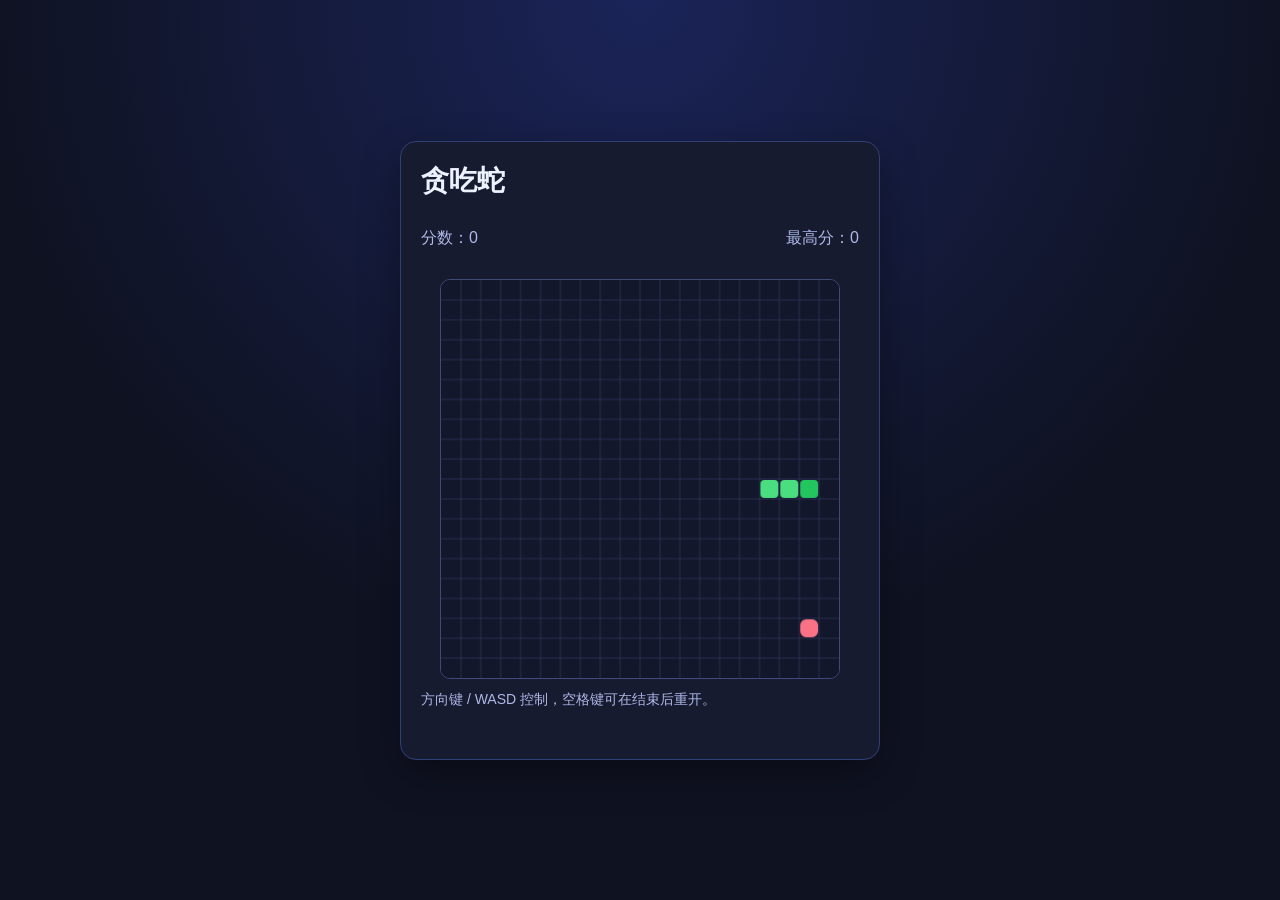
==== demo/index.html @ ba925946 "feat: add snake game demo" ====
<!doctype html>
<html lang="zh-CN">
  <head>
    <meta charset="UTF-8" />
    <meta name="viewport" content="width=device-width, initial-scale=1.0" />
    <title>贪吃蛇</title>
    <link rel="stylesheet" href="./style.css" />
  </head>
  <body>
    <main class="app">
      <h1>贪吃蛇</h1>
      <section class="panel">
        <p>分数：<span id="score">0</span></p>
        <p>最高分：<span id="best">0</span></p>
      </section>
      <canvas id="game" width="400" height="400" aria-label="贪吃蛇游戏画布"></canvas>
      <p class="tips">方向键 / WASD 控制，空格键可在结束后重开。</p>
      <p id="status" class="status"></p>
    </main>

    <script src="./script.js"></script>
  </body>
</html>
---- demo/style.css ----
:root {
  --bg: #0f1221;
  --card: #1a1f36;
  --text: #eef2ff;
  --muted: #aeb8e6;
  --snake: #4ade80;
  --food: #fb7185;
  --grid: #2b3150;
}

* {
  box-sizing: border-box;
}

body {
  margin: 0;
  min-height: 100vh;
  display: grid;
  place-items: center;
  background: radial-gradient(circle at top, #1a2458 0%, var(--bg) 60%);
  color: var(--text);
  font-family: "PingFang SC", "Noto Sans SC", "Microsoft YaHei", sans-serif;
}

.app {
  width: min(92vw, 480px);
  background: color-mix(in srgb, var(--card) 88%, black);
  border: 1px solid #334075;
  border-radius: 16px;
  padding: 20px;
  box-shadow: 0 14px 40px rgb(0 0 0 / 32%);
}

h1 {
  margin: 0 0 12px;
  font-size: 28px;
}

.panel {
  display: flex;
  justify-content: space-between;
  margin-bottom: 14px;
  color: var(--muted);
}

#game {
  width: 100%;
  max-width: 400px;
  border: 1px solid #3f4a7a;
  border-radius: 10px;
  background: #12172b;
  display: block;
  margin: 0 auto;
}

.tips {
  margin: 12px 0 0;
  color: var(--muted);
  font-size: 14px;
}

.status {
  min-height: 22px;
  margin: 8px 0 0;
  color: #fcd34d;
  font-weight: 600;
}
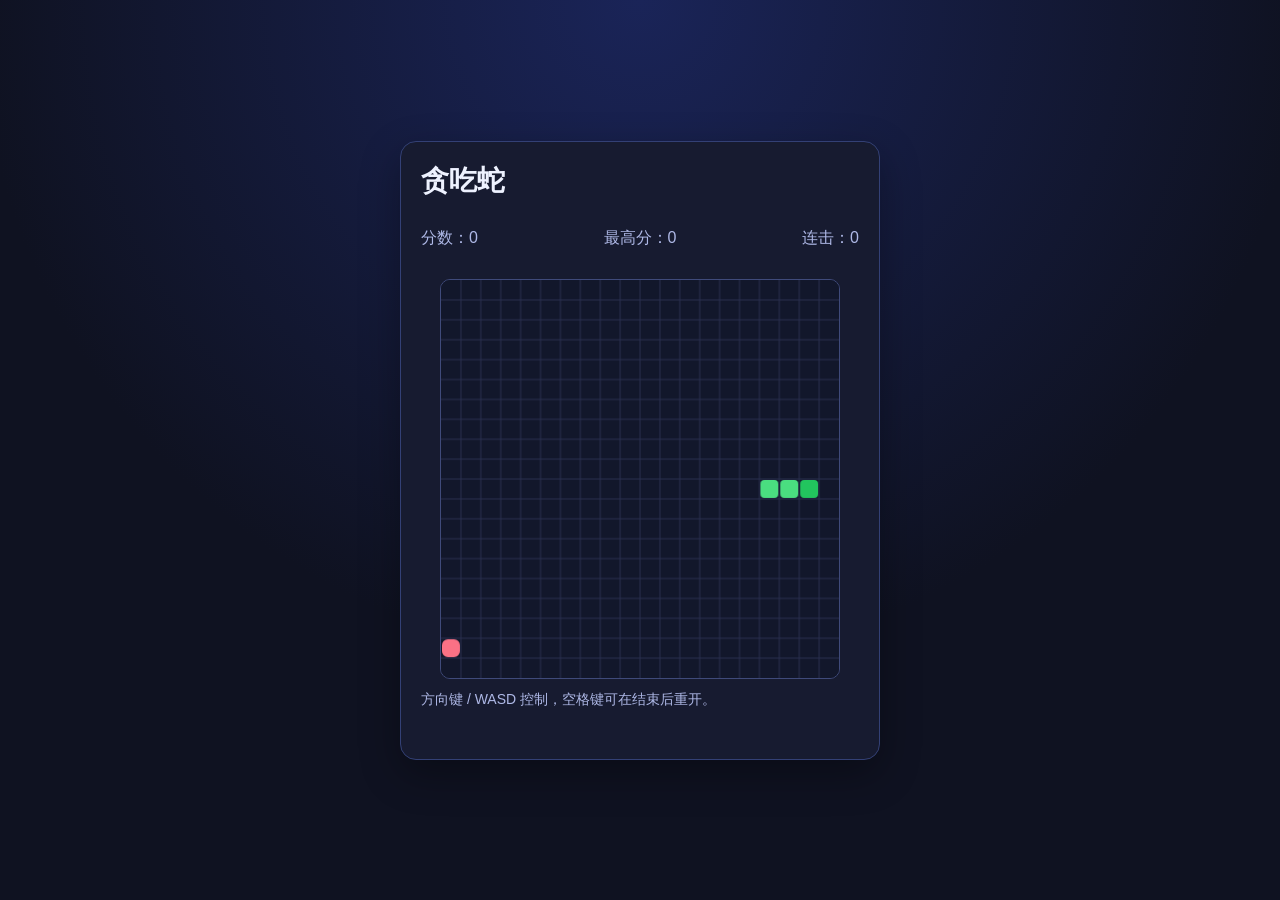
==== commit c60e59b9: "Add snake game demo with audio effects and README" ====
--- a/demo/index.html
+++ b/demo/index.html
@@ -12,6 +12,7 @@
       <section class="panel">
         <p>分数：<span id="score">0</span></p>
         <p>最高分：<span id="best">0</span></p>
+        <p>连击：<span id="combo">0</span></p>
       </section>
       <canvas id="game" width="400" height="400" aria-label="贪吃蛇游戏画布"></canvas>
       <p class="tips">方向键 / WASD 控制，空格键可在结束后重开。</p>
--- a/demo/style.css
+++ b/demo/style.css
@@ -39,6 +39,8 @@
 .panel {
   display: flex;
   justify-content: space-between;
+  gap: 12px;
+  flex-wrap: wrap;
   margin-bottom: 14px;
   color: var(--muted);
 }
@@ -65,3 +67,63 @@
   color: #fcd34d;
   font-weight: 600;
 }
+
+.app.combo-pop {
+  animation: combo-pop 260ms ease-out;
+}
+
+.app.best-glow {
+  animation: best-glow 620ms ease-out;
+}
+
+.app.game-over-hit {
+  animation: game-over-hit 420ms ease-out;
+}
+
+@keyframes combo-pop {
+  0% {
+    transform: scale(1);
+  }
+  35% {
+    transform: scale(1.015);
+  }
+  100% {
+    transform: scale(1);
+  }
+}
+
+@keyframes best-glow {
+  0% {
+    box-shadow: 0 14px 40px rgb(0 0 0 / 32%);
+  }
+  45% {
+    box-shadow: 0 0 0 2px rgb(250 204 21 / 55%), 0 0 30px rgb(250 204 21 / 45%);
+  }
+  100% {
+    box-shadow: 0 14px 40px rgb(0 0 0 / 32%);
+  }
+}
+
+@keyframes game-over-hit {
+  0% {
+    transform: translateX(0);
+    filter: none;
+  }
+  20% {
+    transform: translateX(-4px);
+    filter: saturate(1.1);
+  }
+  40% {
+    transform: translateX(4px);
+  }
+  60% {
+    transform: translateX(-3px);
+  }
+  80% {
+    transform: translateX(2px);
+  }
+  100% {
+    transform: translateX(0);
+    filter: none;
+  }
+}
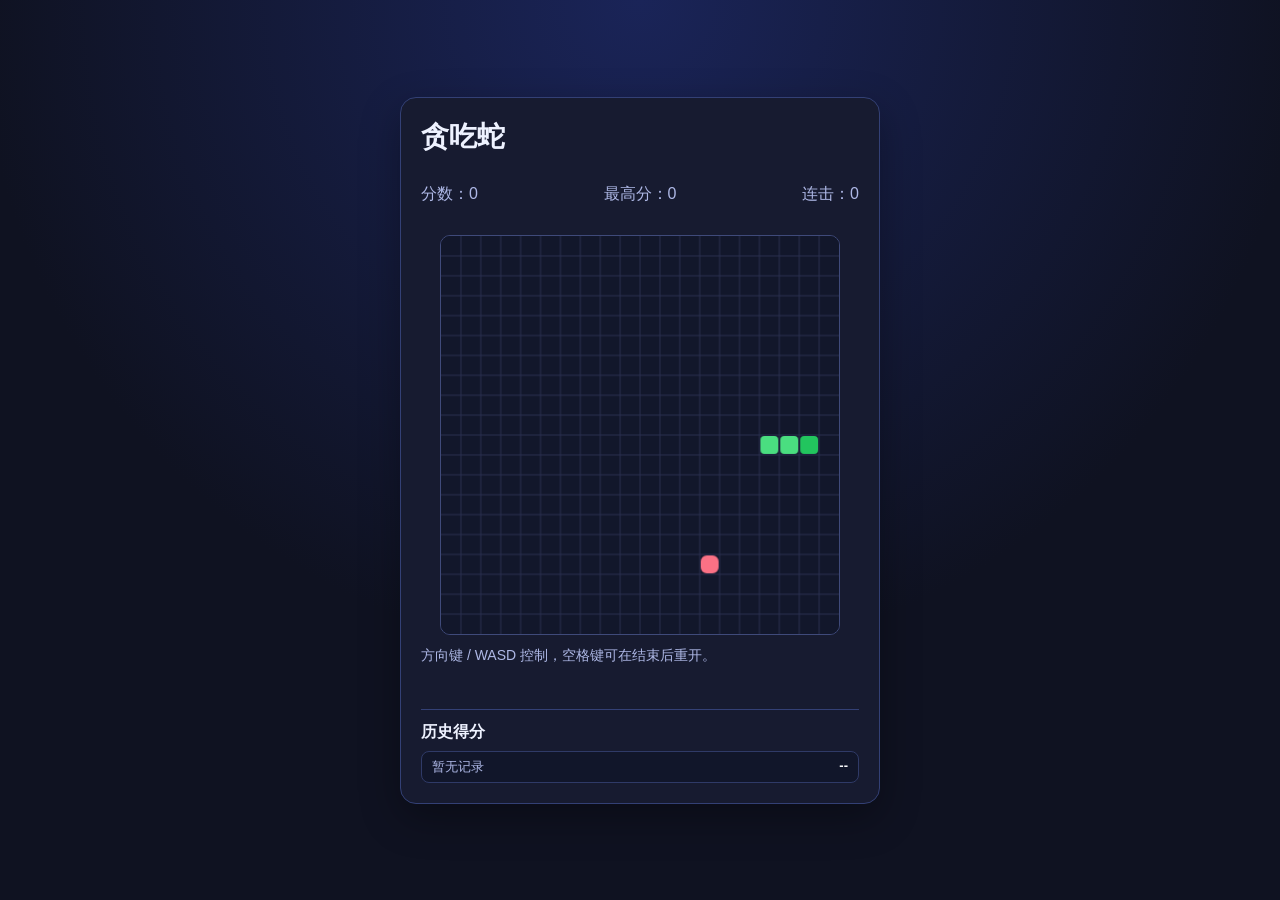
==== commit d8546bad: "Add persistent score history panel for completed snake games" ====
--- a/demo/index.html
+++ b/demo/index.html
@@ -17,6 +17,10 @@
       <canvas id="game" width="400" height="400" aria-label="贪吃蛇游戏画布"></canvas>
       <p class="tips">方向键 / WASD 控制，空格键可在结束后重开。</p>
       <p id="status" class="status"></p>
+      <section class="history">
+        <h2>历史得分</h2>
+        <ul id="score-history" class="history-list"></ul>
+      </section>
     </main>
 
     <script src="./script.js"></script>
--- a/demo/style.css
+++ b/demo/style.css
@@ -68,6 +68,43 @@
   font-weight: 600;
 }
 
+.history {
+  margin-top: 14px;
+  border-top: 1px solid #334075;
+  padding-top: 12px;
+}
+
+.history h2 {
+  margin: 0 0 8px;
+  font-size: 16px;
+  color: var(--text);
+}
+
+.history-list {
+  list-style: none;
+  padding: 0;
+  margin: 0;
+  display: grid;
+  gap: 6px;
+}
+
+.history-item {
+  display: flex;
+  justify-content: space-between;
+  gap: 8px;
+  font-size: 13px;
+  color: var(--muted);
+  border: 1px solid #2f3a67;
+  border-radius: 8px;
+  padding: 6px 10px;
+  background: rgb(15 20 39 / 65%);
+}
+
+.history-score {
+  color: #f8fafc;
+  font-weight: 700;
+}
+
 .app.combo-pop {
   animation: combo-pop 260ms ease-out;
 }
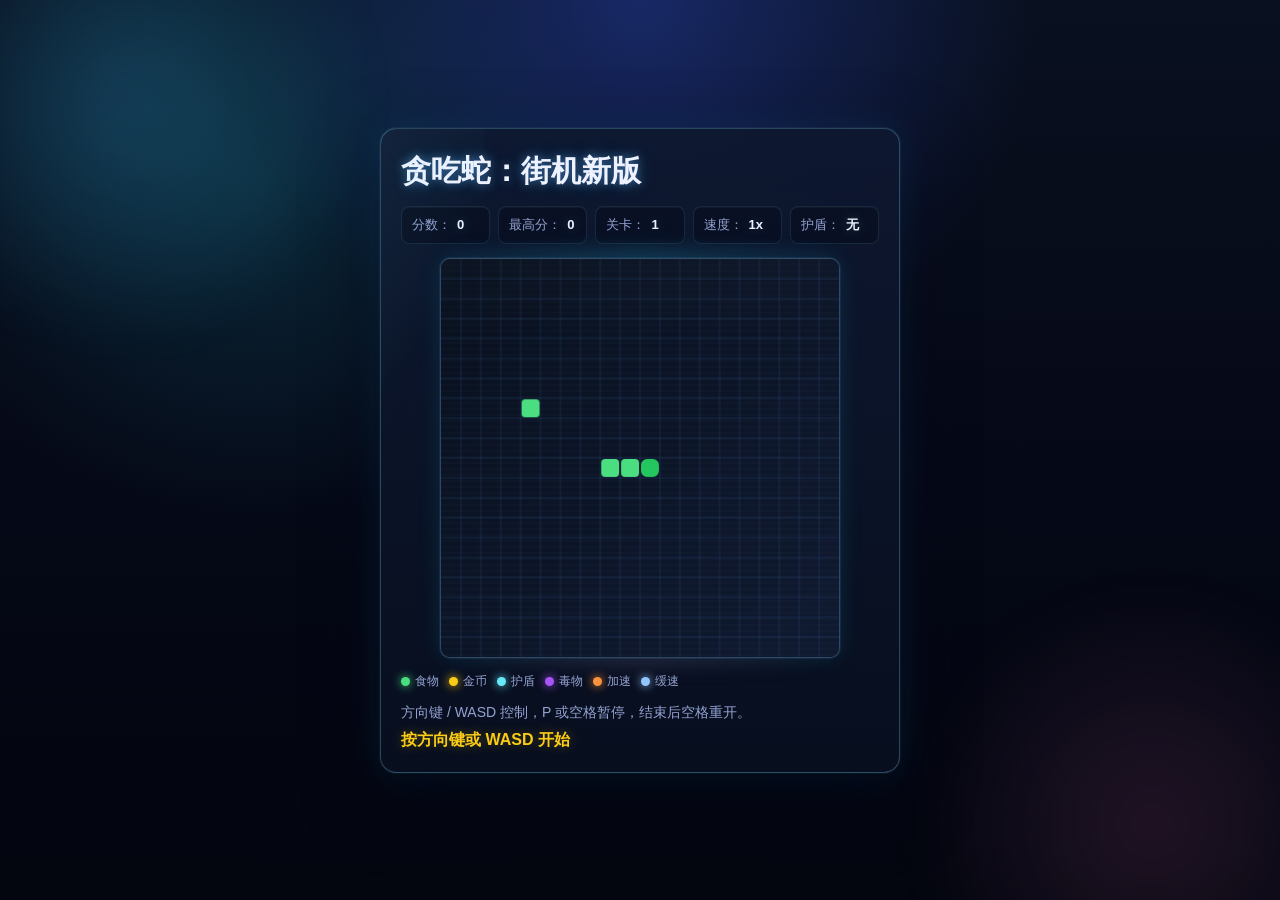
==== commit 3c9956c6: "Add arcade snake homepage" ====
--- a/demo/index.html
+++ b/demo/index.html
@@ -7,22 +7,42 @@
     <link rel="stylesheet" href="./style.css" />
   </head>
   <body>
-    <main class="app">
-      <h1>贪吃蛇</h1>
-      <section class="panel">
+    <div class="page-glow glow-a" aria-hidden="true"></div>
+    <div class="page-glow glow-b" aria-hidden="true"></div>
+
+    <main id="app" class="app">
+      <h1>贪吃蛇：街机新版</h1>
+      <!-- 分数面板会由脚本实时更新当前分数、关卡和状态。 -->
+      <section id="panel" class="panel">
         <p>分数：<span id="score">0</span></p>
         <p>最高分：<span id="best">0</span></p>
-        <p>连击：<span id="combo">0</span></p>
+        <p>关卡：<span id="level">1</span></p>
+        <p>速度：<span id="speed">1x</span></p>
+        <p>护盾：<span id="shield">无</span></p>
       </section>
-      <canvas id="game" width="400" height="400" aria-label="贪吃蛇游戏画布"></canvas>
-      <p class="tips">方向键 / WASD 控制，空格键可在结束后重开。</p>
+      <div class="game-shell">
+        <canvas id="game" width="400" height="400" aria-label="贪吃蛇游戏画布"></canvas>
+        <div class="scanlines" aria-hidden="true"></div>
+      </div>
+      <div class="legend" aria-label="食物说明">
+        <span><i class="dot normal"></i>食物</span>
+        <span><i class="dot gold"></i>金币</span>
+        <span><i class="dot shield"></i>护盾</span>
+        <span><i class="dot poison"></i>毒物</span>
+        <span><i class="dot boost"></i>加速</span>
+        <span><i class="dot slow"></i>缓速</span>
+      </div>
+      <div class="touch-controls" aria-label="移动端方向键">
+        <button type="button" data-dir="up" aria-label="向上">↑</button>
+        <button type="button" data-dir="left" aria-label="向左">←</button>
+        <button type="button" data-dir="down" aria-label="向下">↓</button>
+        <button type="button" data-dir="right" aria-label="向右">→</button>
+      </div>
+      <p class="tips">方向键 / WASD 控制，P 或空格暂停，结束后空格重开。</p>
       <p id="status" class="status"></p>
-      <section class="history">
-        <h2>历史得分</h2>
-        <ul id="score-history" class="history-list"></ul>
-      </section>
     </main>
 
+    <!-- 游戏逻辑独立放在脚本文件中，页面只保留基础结构。 -->
     <script src="./script.js"></script>
   </body>
 </html>
--- a/demo/style.css
+++ b/demo/style.css
@@ -1,11 +1,16 @@
 :root {
-  --bg: #0f1221;
-  --card: #1a1f36;
+  --bg: #050816;
+  --card: #0f1831;
+  --card-edge: rgb(125 211 252 / 28%);
   --text: #eef2ff;
-  --muted: #aeb8e6;
+  --muted: #94a3d3;
   --snake: #4ade80;
   --food: #fb7185;
-  --grid: #2b3150;
+  --grid: rgb(91 139 255 / 17%);
+  --cyan: #67e8f9;
+  --blue: #60a5fa;
+  --gold: #facc15;
+  --danger: #fb7185;
 }
 
 * {
@@ -13,46 +18,175 @@
 }
 
 body {
+  position: relative;
   margin: 0;
   min-height: 100vh;
   display: grid;
   place-items: center;
-  background: radial-gradient(circle at top, #1a2458 0%, var(--bg) 60%);
+  overflow-x: hidden;
+  background:
+    radial-gradient(circle at top, rgb(44 74 198 / 42%) 0%, transparent 36%),
+    radial-gradient(circle at 20% 20%, rgb(34 211 238 / 14%) 0%, transparent 28%),
+    linear-gradient(180deg, #09101f 0%, var(--bg) 55%, #03060f 100%);
   color: var(--text);
   font-family: "PingFang SC", "Noto Sans SC", "Microsoft YaHei", sans-serif;
 }
 
+.page-glow {
+  position: fixed;
+  inset: auto;
+  width: 40vw;
+  height: 40vw;
+  border-radius: 999px;
+  filter: blur(28px);
+  opacity: 0.38;
+  pointer-events: none;
+  animation: drift 10s ease-in-out infinite alternate;
+}
+
+.glow-a {
+  top: -12vw;
+  left: -10vw;
+  background: radial-gradient(circle, rgb(56 189 248 / 56%) 0%, transparent 68%);
+}
+
+.glow-b {
+  right: -10vw;
+  bottom: -14vw;
+  background: radial-gradient(circle, rgb(244 114 182 / 34%) 0%, transparent 68%);
+  animation-duration: 12s;
+}
+
 .app {
-  width: min(92vw, 480px);
-  background: color-mix(in srgb, var(--card) 88%, black);
-  border: 1px solid #334075;
+  position: relative;
+  overflow: hidden;
+  width: min(94vw, 520px);
+  background:
+    linear-gradient(180deg, rgb(14 24 48 / 96%) 0%, rgb(8 15 31 / 94%) 100%);
+  border: 1px solid var(--card-edge);
   border-radius: 16px;
-  padding: 20px;
-  box-shadow: 0 14px 40px rgb(0 0 0 / 32%);
+  padding: 22px 20px 20px;
+  box-shadow:
+    0 24px 70px rgb(2 6 23 / 58%),
+    0 0 0 1px rgb(125 211 252 / 7%),
+    0 0 38px rgb(56 189 248 / 12%);
+}
+
+.app::before {
+  content: "";
+  position: absolute;
+  inset: -1px;
+  border-radius: inherit;
+  padding: 1px;
+  background: linear-gradient(135deg, rgb(103 232 249 / 68%), rgb(96 165 250 / 10%), rgb(244 114 182 / 48%));
+  mask:
+    linear-gradient(#fff 0 0) content-box,
+    linear-gradient(#fff 0 0);
+  mask-composite: exclude;
+  opacity: 0.9;
+  pointer-events: none;
+}
+
+.app::after {
+  content: "";
+  position: absolute;
+  inset: 0;
+  background: linear-gradient(115deg, transparent 0%, rgb(103 232 249 / 8%) 45%, transparent 70%);
+  transform: translateX(-80%);
+  animation: sheen 5.8s ease-in-out infinite;
+  pointer-events: none;
 }
 
 h1 {
-  margin: 0 0 12px;
-  font-size: 28px;
+  position: relative;
+  margin: 0 0 14px;
+  font-size: 30px;
+  letter-spacing: 0;
+  text-shadow:
+    0 0 10px rgb(96 165 250 / 55%),
+    0 0 22px rgb(34 211 238 / 18%);
+  animation: titlePulse 2.4s ease-in-out infinite;
 }
 
 .panel {
-  display: flex;
-  justify-content: space-between;
-  gap: 12px;
-  flex-wrap: wrap;
+  position: relative;
+  display: grid;
+  grid-template-columns: repeat(5, minmax(0, 1fr));
   margin-bottom: 14px;
   color: var(--muted);
+  gap: 8px;
+}
+
+.panel p {
+  margin: 0;
+  padding: 9px 10px;
+  border: 1px solid rgb(125 211 252 / 12%);
+  border-radius: 8px;
+  background: rgb(8 13 28 / 58%);
+  box-shadow: inset 0 1px 0 rgb(255 255 255 / 4%);
+  font-size: 13px;
+  white-space: nowrap;
+}
+
+.panel span {
+  display: inline-block;
+  margin-left: 6px;
+  color: var(--text);
+  font-weight: 700;
+  text-shadow: 0 0 12px rgb(103 232 249 / 26%);
+}
+
+.game-shell {
+  position: relative;
+  width: fit-content;
+  margin: 0 auto;
+}
+
+.game-shell::before {
+  content: "";
+  position: absolute;
+  inset: -10px;
+  border-radius: 18px;
+  background:
+    radial-gradient(circle at top, rgb(34 211 238 / 14%) 0%, transparent 44%),
+    radial-gradient(circle at bottom, rgb(244 114 182 / 10%) 0%, transparent 42%);
+  filter: blur(10px);
+  pointer-events: none;
 }
 
 #game {
   width: 100%;
   max-width: 400px;
-  border: 1px solid #3f4a7a;
+  position: relative;
+  border: 1px solid rgb(125 211 252 / 26%);
   border-radius: 10px;
   background: #12172b;
   display: block;
   margin: 0 auto;
+  box-shadow:
+    0 0 0 1px rgb(96 165 250 / 10%),
+    0 0 24px rgb(34 211 238 / 12%),
+    inset 0 0 22px rgb(10 16 31 / 55%);
+  animation: canvasPulse 2.8s ease-in-out infinite;
+  aspect-ratio: 1;
+}
+
+.scanlines {
+  position: absolute;
+  inset: 0;
+  border-radius: 10px;
+  background:
+    linear-gradient(180deg, rgb(255 255 255 / 4%) 0%, transparent 18%),
+    repeating-linear-gradient(
+      180deg,
+      rgb(148 163 184 / 5%) 0,
+      rgb(148 163 184 / 5%) 2px,
+      transparent 2px,
+      transparent 6px
+    );
+  mix-blend-mode: screen;
+  opacity: 0.28;
+  pointer-events: none;
 }
 
 .tips {
@@ -61,106 +195,265 @@
   font-size: 14px;
 }
 
+.legend {
+  position: relative;
+  display: flex;
+  flex-wrap: wrap;
+  gap: 7px 10px;
+  margin-top: 14px;
+  color: var(--muted);
+  font-size: 12px;
+}
+
+.legend span {
+  display: inline-flex;
+  align-items: center;
+  gap: 5px;
+  min-height: 20px;
+}
+
+.dot {
+  width: 9px;
+  height: 9px;
+  border-radius: 50%;
+  box-shadow: 0 0 10px currentColor;
+}
+
+.dot.normal {
+  color: #4ade80;
+  background: #4ade80;
+}
+
+.dot.gold {
+  color: #facc15;
+  background: #facc15;
+}
+
+.dot.shield {
+  color: #67e8f9;
+  background: #67e8f9;
+}
+
+.dot.poison {
+  color: #a855f7;
+  background: #a855f7;
+}
+
+.dot.boost {
+  color: #fb923c;
+  background: #fb923c;
+}
+
+.dot.slow {
+  color: #93c5fd;
+  background: #93c5fd;
+}
+
+.touch-controls {
+  position: relative;
+  display: none;
+  grid-template-columns: repeat(3, 54px);
+  grid-template-rows: repeat(2, 46px);
+  justify-content: center;
+  gap: 8px;
+  margin-top: 14px;
+}
+
+.touch-controls button {
+  border: 1px solid rgb(125 211 252 / 24%);
+  border-radius: 8px;
+  background: rgb(15 23 42 / 78%);
+  color: var(--text);
+  font: 700 20px/1 system-ui, sans-serif;
+  box-shadow:
+    inset 0 1px 0 rgb(255 255 255 / 6%),
+    0 10px 24px rgb(2 6 23 / 28%);
+}
+
+.touch-controls button:active {
+  transform: translateY(1px);
+  background: rgb(30 41 59 / 88%);
+}
+
+.touch-controls [data-dir="up"] {
+  grid-column: 2;
+}
+
+.touch-controls [data-dir="left"] {
+  grid-column: 1;
+}
+
+.touch-controls [data-dir="down"] {
+  grid-column: 2;
+}
+
+.touch-controls [data-dir="right"] {
+  grid-column: 3;
+}
+
 .status {
   min-height: 22px;
   margin: 8px 0 0;
-  color: #fcd34d;
+  color: var(--gold);
   font-weight: 600;
-}
-
-.history {
-  margin-top: 14px;
-  border-top: 1px solid #334075;
-  padding-top: 12px;
-}
-
-.history h2 {
-  margin: 0 0 8px;
-  font-size: 16px;
-  color: var(--text);
-}
-
-.history-list {
-  list-style: none;
-  padding: 0;
-  margin: 0;
-  display: grid;
-  gap: 6px;
-}
-
-.history-item {
-  display: flex;
-  justify-content: space-between;
-  gap: 8px;
-  font-size: 13px;
-  color: var(--muted);
-  border: 1px solid #2f3a67;
-  border-radius: 8px;
-  padding: 6px 10px;
-  background: rgb(15 20 39 / 65%);
-}
-
-.history-score {
-  color: #f8fafc;
-  font-weight: 700;
-}
-
-.app.combo-pop {
-  animation: combo-pop 260ms ease-out;
-}
-
-.app.best-glow {
-  animation: best-glow 620ms ease-out;
-}
-
-.app.game-over-hit {
-  animation: game-over-hit 420ms ease-out;
-}
-
-@keyframes combo-pop {
+  text-shadow: 0 0 12px rgb(250 204 21 / 28%);
+}
+
+#score.pop {
+  animation: scorePop 240ms ease-out;
+}
+
+.panel.flash-best p:nth-child(2) {
+  animation: bestFlash 520ms ease-out;
+}
+
+.app.is-flash {
+  animation: appFlash 360ms ease-out;
+}
+
+.app.is-shaking {
+  animation: screenShake 320ms linear;
+}
+
+@keyframes drift {
+  from {
+    transform: translate3d(0, 0, 0) scale(1);
+  }
+  to {
+    transform: translate3d(1vw, 2vh, 0) scale(1.08);
+  }
+}
+
+@keyframes sheen {
+  0%,
+  62%,
+  100% {
+    transform: translateX(-80%);
+  }
+  78% {
+    transform: translateX(110%);
+  }
+}
+
+@keyframes titlePulse {
+  0%,
+  100% {
+    text-shadow:
+      0 0 10px rgb(96 165 250 / 55%),
+      0 0 22px rgb(34 211 238 / 18%);
+  }
+  50% {
+    text-shadow:
+      0 0 14px rgb(96 165 250 / 75%),
+      0 0 28px rgb(34 211 238 / 24%);
+  }
+}
+
+@keyframes canvasPulse {
+  0%,
+  100% {
+    box-shadow:
+      0 0 0 1px rgb(96 165 250 / 10%),
+      0 0 24px rgb(34 211 238 / 12%),
+      inset 0 0 22px rgb(10 16 31 / 55%);
+  }
+  50% {
+    box-shadow:
+      0 0 0 1px rgb(96 165 250 / 18%),
+      0 0 34px rgb(34 211 238 / 18%),
+      inset 0 0 28px rgb(10 16 31 / 72%);
+  }
+}
+
+@keyframes scorePop {
   0% {
     transform: scale(1);
   }
-  35% {
-    transform: scale(1.015);
+  45% {
+    transform: scale(1.2);
   }
   100% {
     transform: scale(1);
   }
 }
 
-@keyframes best-glow {
+@keyframes bestFlash {
   0% {
-    box-shadow: 0 14px 40px rgb(0 0 0 / 32%);
-  }
-  45% {
-    box-shadow: 0 0 0 2px rgb(250 204 21 / 55%), 0 0 30px rgb(250 204 21 / 45%);
-  }
-  100% {
-    box-shadow: 0 14px 40px rgb(0 0 0 / 32%);
-  }
-}
-
-@keyframes game-over-hit {
+    transform: scale(1);
+    box-shadow: inset 0 1px 0 rgb(255 255 255 / 4%);
+  }
+  40% {
+    transform: scale(1.04);
+    box-shadow:
+      0 0 24px rgb(250 204 21 / 18%),
+      inset 0 0 0 1px rgb(250 204 21 / 28%);
+  }
+  100% {
+    transform: scale(1);
+    box-shadow: inset 0 1px 0 rgb(255 255 255 / 4%);
+  }
+}
+
+@keyframes appFlash {
   0% {
-    transform: translateX(0);
-    filter: none;
-  }
-  20% {
-    transform: translateX(-4px);
-    filter: saturate(1.1);
-  }
-  40% {
-    transform: translateX(4px);
-  }
-  60% {
-    transform: translateX(-3px);
-  }
-  80% {
-    transform: translateX(2px);
-  }
-  100% {
-    transform: translateX(0);
-    filter: none;
-  }
-}
+    box-shadow:
+      0 24px 70px rgb(2 6 23 / 58%),
+      0 0 0 1px rgb(125 211 252 / 7%),
+      0 0 38px rgb(56 189 248 / 12%);
+  }
+  30% {
+    box-shadow:
+      0 24px 70px rgb(2 6 23 / 58%),
+      0 0 0 1px rgb(251 113 133 / 22%),
+      0 0 52px rgb(251 113 133 / 28%);
+  }
+  100% {
+    box-shadow:
+      0 24px 70px rgb(2 6 23 / 58%),
+      0 0 0 1px rgb(125 211 252 / 7%),
+      0 0 38px rgb(56 189 248 / 12%);
+  }
+}
+
+@keyframes screenShake {
+  0%,
+  100% {
+    transform: translate3d(0, 0, 0);
+  }
+  25% {
+    transform: translate3d(-3px, 1px, 0);
+  }
+  50% {
+    transform: translate3d(3px, -2px, 0);
+  }
+  75% {
+    transform: translate3d(-2px, 2px, 0);
+  }
+}
+
+@media (max-width: 560px) {
+  body {
+    place-items: start center;
+    padding: 14px 0;
+  }
+
+  .app {
+    padding: 18px 14px 16px;
+  }
+
+  h1 {
+    font-size: 24px;
+  }
+
+  .panel {
+    grid-template-columns: repeat(2, minmax(0, 1fr));
+  }
+
+  .panel p {
+    font-size: 12px;
+  }
+
+  .touch-controls {
+    display: grid;
+  }
+}
